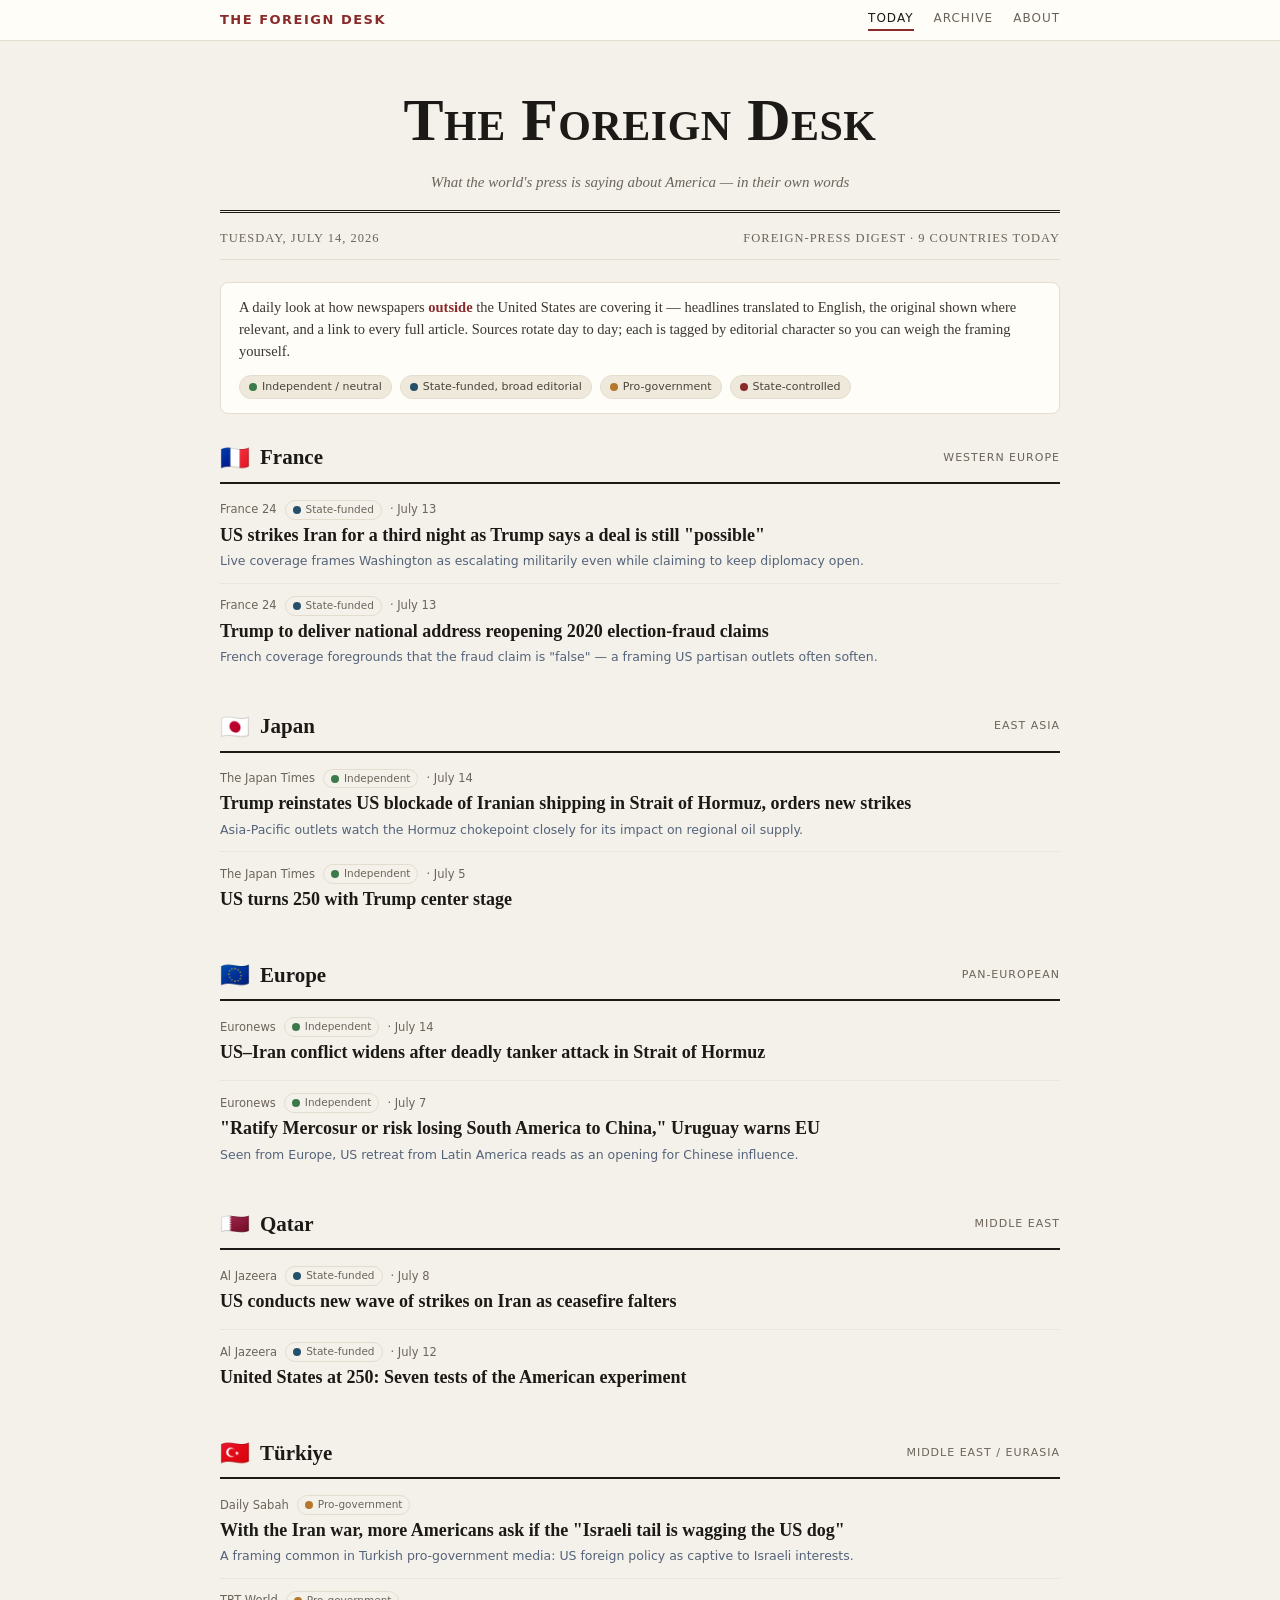
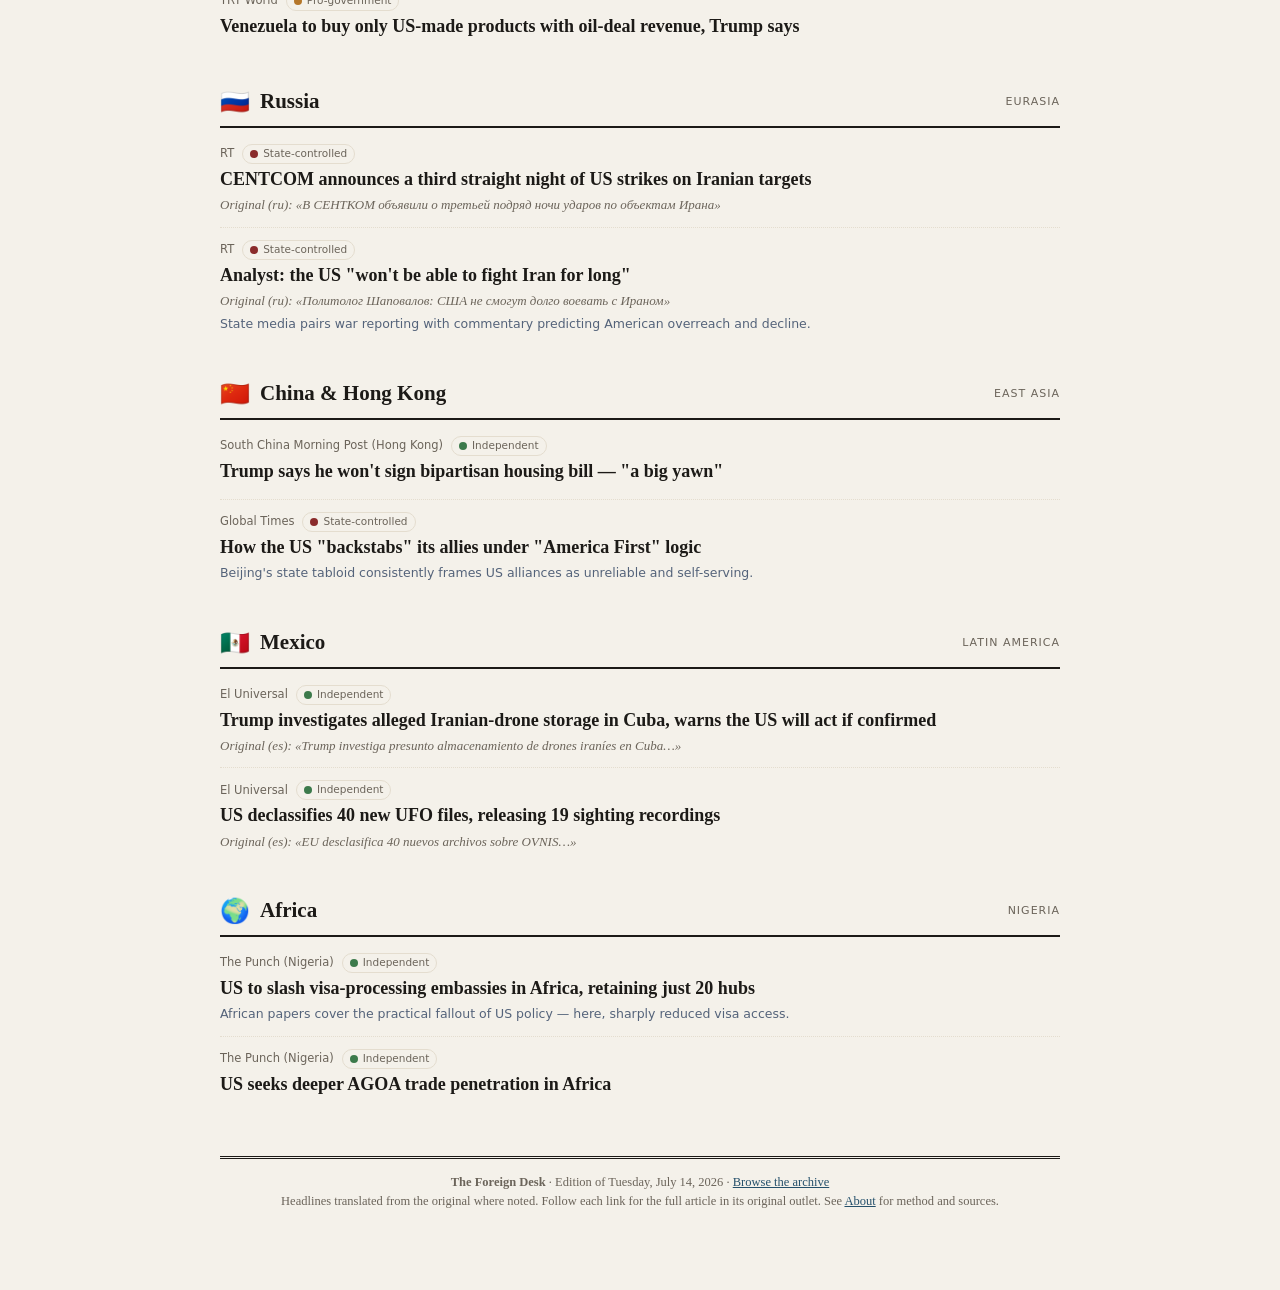
==== index.html @ c09fec73 "The Foreign Desk: data-driven builder + edition of 2026-07-14" ====
<!DOCTYPE html>
<html lang="en">
<head>
<meta charset="UTF-8">
<meta name="viewport" content="width=device-width, initial-scale=1.0">
<title>The Foreign Desk — What the world's press is saying about America</title>
<meta name="description" content="A daily digest of how newspapers outside the United States are covering it — headlines translated to English, with links to the originals.">
<link rel="stylesheet" href="style.css">
</head>
<body>
<div class="topbar"><div class="inner">
  <span class="brand">The Foreign Desk</span>
  <nav>
    <a href="index.html" class="active">Today</a>
    <a href="archive.html">Archive</a>
    <a href="about.html">About</a>
  </nav>
</div></div>

<div class="wrap">
  <header class="masthead">
    <h1>The Foreign Desk</h1>
    <div class="tag">What the world's press is saying about America — in their own words</div>
  </header>
  <div class="dateline">
    <span>Tuesday, July 14, 2026</span>
    <span>Foreign-press digest · 9 countries today</span>
  </div>

  <div class="intro">
    A daily look at how newspapers <b>outside</b> the United States are covering it — headlines translated to English, the original shown where relevant, and a link to every full article. Sources rotate day to day; each is tagged by editorial character so you can weigh the framing yourself.
    <div class="legend">
      <span class="lchip"><span class="dot n-neutral"></span>Independent / neutral</span>
      <span class="lchip"><span class="dot n-funded"></span>State-funded, broad editorial</span>
      <span class="lchip"><span class="dot n-progov"></span>Pro-government</span>
      <span class="lchip"><span class="dot n-state"></span>State-controlled</span>
    </div>
  </div>

  <section class="country">
    <h2><span class="flag">🇫🇷</span> France <span class="region">Western Europe</span></h2>
    <article class="item">
      <div class="src">France 24 <span class="lean n-funded"><span class="dot"></span>State-funded</span> · July 13</div>
      <h3><a href="https://www.france24.com/en/middle-east/20260713-middle-east-live-us-strikes-iran-for-third-night-as-trump-says-deal-still-possible" target="_blank" rel="noopener">US strikes Iran for a third night as Trump says a deal is still &quot;possible&quot;</a></h3>
      <div class="note">Live coverage frames Washington as escalating militarily even while claiming to keep diplomacy open.</div>
    </article>
    <article class="item">
      <div class="src">France 24 <span class="lean n-funded"><span class="dot"></span>State-funded</span> · July 13</div>
      <h3><a href="https://www.france24.com/en/americas/20260713-trump-says-to-deliver-speech-to-the-nation-thursday-as-iran-tensions-escalate" target="_blank" rel="noopener">Trump to deliver national address reopening 2020 election-fraud claims</a></h3>
      <div class="note">French coverage foregrounds that the fraud claim is &quot;false&quot; — a framing US partisan outlets often soften.</div>
    </article>
  </section>

  <section class="country">
    <h2><span class="flag">🇯🇵</span> Japan <span class="region">East Asia</span></h2>
    <article class="item">
      <div class="src">The Japan Times <span class="lean n-neutral"><span class="dot"></span>Independent</span> · July 14</div>
      <h3><a href="https://www.japantimes.co.jp/news/2026/07/14/world/politics/us-blockade-iran-shipping-strait-of-hormuz/" target="_blank" rel="noopener">Trump reinstates US blockade of Iranian shipping in Strait of Hormuz, orders new strikes</a></h3>
      <div class="note">Asia-Pacific outlets watch the Hormuz chokepoint closely for its impact on regional oil supply.</div>
    </article>
    <article class="item">
      <div class="src">The Japan Times <span class="lean n-neutral"><span class="dot"></span>Independent</span> · July 5</div>
      <h3><a href="https://www.japantimes.co.jp/news/2026/07/05/world/politics/us-250-trump-center-stage/" target="_blank" rel="noopener">US turns 250 with Trump center stage</a></h3>
    </article>
  </section>

  <section class="country">
    <h2><span class="flag">🇪🇺</span> Europe <span class="region">Pan-European</span></h2>
    <article class="item">
      <div class="src">Euronews <span class="lean n-neutral"><span class="dot"></span>Independent</span> · July 14</div>
      <h3><a href="https://www.euronews.com/2026/07/14/us-iran-conflict-widens-after-deadly-tanker-attack-in-strait-of-hormuz" target="_blank" rel="noopener">US–Iran conflict widens after deadly tanker attack in Strait of Hormuz</a></h3>
    </article>
    <article class="item">
      <div class="src">Euronews <span class="lean n-neutral"><span class="dot"></span>Independent</span> · July 7</div>
      <h3><a href="https://www.euronews.com/my-europe/2026/07/07/ratify-mercosur-or-risk-losing-south-america-to-china-uruguay-warns-eu" target="_blank" rel="noopener">&quot;Ratify Mercosur or risk losing South America to China,&quot; Uruguay warns EU</a></h3>
      <div class="note">Seen from Europe, US retreat from Latin America reads as an opening for Chinese influence.</div>
    </article>
  </section>

  <section class="country">
    <h2><span class="flag">🇶🇦</span> Qatar <span class="region">Middle East</span></h2>
    <article class="item">
      <div class="src">Al Jazeera <span class="lean n-funded"><span class="dot"></span>State-funded</span> · July 8</div>
      <h3><a href="https://www.aljazeera.com/news/2026/7/8/us-says-conducting-new-wave-of-strikes-on-iran-as-ceasefire-falters-2" target="_blank" rel="noopener">US conducts new wave of strikes on Iran as ceasefire falters</a></h3>
    </article>
    <article class="item">
      <div class="src">Al Jazeera <span class="lean n-funded"><span class="dot"></span>State-funded</span> · July 12</div>
      <h3><a href="https://www.aljazeera.com/video/featured-documentaries/2026/7/12/united-states-at-250-seven-tests-of-the-american-experiment" target="_blank" rel="noopener">United States at 250: Seven tests of the American experiment</a></h3>
    </article>
  </section>

  <section class="country">
    <h2><span class="flag">🇹🇷</span> Türkiye <span class="region">Middle East / Eurasia</span></h2>
    <article class="item">
      <div class="src">Daily Sabah <span class="lean n-progov"><span class="dot"></span>Pro-government</span></div>
      <h3><a href="https://www.dailysabah.com/world/americas/with-iran-war-more-americans-ask-if-israeli-tail-wagging-us-dog" target="_blank" rel="noopener">With the Iran war, more Americans ask if the &quot;Israeli tail is wagging the US dog&quot;</a></h3>
      <div class="note">A framing common in Turkish pro-government media: US foreign policy as captive to Israeli interests.</div>
    </article>
    <article class="item">
      <div class="src">TRT World <span class="lean n-progov"><span class="dot"></span>Pro-government</span></div>
      <h3><a href="https://www.trtworld.com/article/809a2b2515a2" target="_blank" rel="noopener">Venezuela to buy only US-made products with oil-deal revenue, Trump says</a></h3>
    </article>
  </section>

  <section class="country">
    <h2><span class="flag">🇷🇺</span> Russia <span class="region">Eurasia</span></h2>
    <article class="item">
      <div class="src">RT <span class="lean n-state"><span class="dot"></span>State-controlled</span></div>
      <h3><a href="https://russian.rt.com/world/news/1656471-ssha-iran-udary" target="_blank" rel="noopener">CENTCOM announces a third straight night of US strikes on Iranian targets</a></h3>
      <div class="orig">Original (ru): «В СЕНТКОМ объявили о третьей подряд ночи ударов по объектам Ирана»</div>
    </article>
    <article class="item">
      <div class="src">RT <span class="lean n-state"><span class="dot"></span>State-controlled</span></div>
      <h3><a href="https://russian.rt.com/world/news/1656443-ekspert-ssha-iran" target="_blank" rel="noopener">Analyst: the US &quot;won&#x27;t be able to fight Iran for long&quot;</a></h3>
      <div class="orig">Original (ru): «Политолог Шаповалов: США не смогут долго воевать с Ираном»</div>
      <div class="note">State media pairs war reporting with commentary predicting American overreach and decline.</div>
    </article>
  </section>

  <section class="country">
    <h2><span class="flag">🇨🇳</span> China &amp; Hong Kong <span class="region">East Asia</span></h2>
    <article class="item">
      <div class="src">South China Morning Post (Hong Kong) <span class="lean n-neutral"><span class="dot"></span>Independent</span></div>
      <h3><a href="https://www.scmp.com/news/world/united-states-canada/article/3360179/trump-says-he-will-not-sign-bipartisan-housing-bill-big-yawn" target="_blank" rel="noopener">Trump says he won&#x27;t sign bipartisan housing bill — &quot;a big yawn&quot;</a></h3>
    </article>
    <article class="item">
      <div class="src">Global Times <span class="lean n-state"><span class="dot"></span>State-controlled</span></div>
      <h3><a href="https://www.globaltimes.cn/page/202503/1330914.shtml" target="_blank" rel="noopener">How the US &quot;backstabs&quot; its allies under &quot;America First&quot; logic</a></h3>
      <div class="note">Beijing&#x27;s state tabloid consistently frames US alliances as unreliable and self-serving.</div>
    </article>
  </section>

  <section class="country">
    <h2><span class="flag">🇲🇽</span> Mexico <span class="region">Latin America</span></h2>
    <article class="item">
      <div class="src">El Universal <span class="lean n-neutral"><span class="dot"></span>Independent</span></div>
      <h3><a href="https://www.eluniversal.com.mx/mundo/trump-investiga-presunto-almacenamiento-de-drones-iranies-en-cuba-advierte-que-eu-actuara-si-lo-confirma/" target="_blank" rel="noopener">Trump investigates alleged Iranian-drone storage in Cuba, warns the US will act if confirmed</a></h3>
      <div class="orig">Original (es): «Trump investiga presunto almacenamiento de drones iraníes en Cuba…»</div>
    </article>
    <article class="item">
      <div class="src">El Universal <span class="lean n-neutral"><span class="dot"></span>Independent</span></div>
      <h3><a href="https://www.eluniversal.com.mx/mundo/eu-desclasifica-40-nuevos-archivos-sobre-ovnis-revelan-19-videos-de-avistamientos/" target="_blank" rel="noopener">US declassifies 40 new UFO files, releasing 19 sighting recordings</a></h3>
      <div class="orig">Original (es): «EU desclasifica 40 nuevos archivos sobre OVNIS…»</div>
    </article>
  </section>

  <section class="country">
    <h2><span class="flag">🌍</span> Africa <span class="region">Nigeria</span></h2>
    <article class="item">
      <div class="src">The Punch (Nigeria) <span class="lean n-neutral"><span class="dot"></span>Independent</span></div>
      <h3><a href="https://punchng.com/full-list-us-to-slash-visa-processing-embassies-in-africa-retain-20-hubs/" target="_blank" rel="noopener">US to slash visa-processing embassies in Africa, retaining just 20 hubs</a></h3>
      <div class="note">African papers cover the practical fallout of US policy — here, sharply reduced visa access.</div>
    </article>
    <article class="item">
      <div class="src">The Punch (Nigeria) <span class="lean n-neutral"><span class="dot"></span>Independent</span></div>
      <h3><a href="https://punchng.com/us-seeks-agoa-penetration-in-africa/" target="_blank" rel="noopener">US seeks deeper AGOA trade penetration in Africa</a></h3>
    </article>
  </section>

  <footer>
    <b>The Foreign Desk</b> · Edition of Tuesday, July 14, 2026 · <a href="archive.html">Browse the archive</a><br>
    Headlines translated from the original where noted. Follow each link for the full article in its original outlet. See <a href="about.html">About</a> for method and sources.
  </footer>
</div>
</body>
</html>
---- style.css ----
:root{
  --bg:#f4f1ea; --card:#fffdf8; --ink:#1c1a17; --muted:#6b645a;
  --line:#e4ddcf; --accent:#8a2b2b; --accent2:#25506b; --chip:#efe9dc;
}
*{box-sizing:border-box}
body{
  margin:0; background:var(--bg); color:var(--ink);
  font-family:Georgia,"Times New Roman",serif; line-height:1.5;
  -webkit-font-smoothing:antialiased;
}
a{color:inherit}
.wrap{max-width:880px; margin:0 auto; padding:0 20px 80px;}

/* Top nav */
.topbar{border-bottom:1px solid var(--line); background:var(--card);}
.topbar .inner{max-width:880px; margin:0 auto; padding:9px 20px; display:flex; align-items:center; gap:18px; font-family:system-ui,sans-serif; font-size:13px; letter-spacing:.5px;}
.topbar .brand{font-weight:700; text-transform:uppercase; letter-spacing:1.5px; color:var(--accent);}
.topbar nav{margin-left:auto; display:flex; gap:20px;}
.topbar nav a{text-decoration:none; color:var(--muted); text-transform:uppercase; font-size:12px; letter-spacing:1px;}
.topbar nav a:hover,.topbar nav a.active{color:var(--ink); border-bottom:2px solid var(--accent); padding-bottom:2px;}

/* Masthead */
header.masthead{text-align:center; border-bottom:3px double var(--ink); padding:34px 0 16px; margin-bottom:8px;}
.masthead h1{font-size:clamp(34px,7vw,60px); margin:0; letter-spacing:.5px; font-variant:small-caps; font-weight:700;}
.masthead .tag{color:var(--muted); font-style:italic; margin-top:6px; font-size:15px;}
.dateline{display:flex; justify-content:space-between; flex-wrap:wrap; gap:8px; font-size:12.5px; letter-spacing:1px; text-transform:uppercase; color:var(--muted); border-bottom:1px solid var(--line); padding:8px 0 12px; margin-bottom:22px;}

.intro{background:var(--card); border:1px solid var(--line); border-radius:8px; padding:14px 18px; font-size:14.5px; color:#3a352e; margin-bottom:26px;}
.intro b{color:var(--accent);}
.legend{display:flex; flex-wrap:wrap; gap:8px; margin-top:12px;}
.lchip{font-family:system-ui,sans-serif; font-size:11px; padding:3px 9px; border-radius:999px; background:var(--chip); color:#4a443b; border:1px solid var(--line);}
.lchip .dot,.lean .dot{display:inline-block;width:8px;height:8px;border-radius:50%;margin-right:5px;vertical-align:middle;}

.country{margin:0 0 30px;}
.country h2{display:flex; align-items:center; gap:10px; font-size:21px; margin:0 0 4px; border-bottom:2px solid var(--ink); padding-bottom:6px;}
.country h2 .flag{font-size:24px;}
.country h2 .region{margin-left:auto; font-family:system-ui,sans-serif; font-size:11px; letter-spacing:1px; text-transform:uppercase; color:var(--muted); font-weight:400;}
article.item{padding:12px 0; border-bottom:1px dotted var(--line);}
article.item:last-child{border-bottom:none;}
.item .src{font-family:system-ui,sans-serif; font-size:11.5px; color:var(--muted); display:flex; align-items:center; gap:8px; flex-wrap:wrap; margin-bottom:3px;}
.lean{font-family:system-ui,sans-serif; font-size:10.5px; padding:1px 7px; border-radius:999px; border:1px solid var(--line);}
.item h3{margin:2px 0 4px; font-size:18px; line-height:1.35; font-weight:600;}
.item h3 a{text-decoration:none; background-image:linear-gradient(var(--accent),var(--accent)); background-size:0 1.5px; background-repeat:no-repeat; background-position:0 100%; transition:background-size .2s;}
.item h3 a:hover{background-size:100% 1.5px; color:var(--accent);}
.item .orig{font-size:13px; color:var(--muted); font-style:italic;}
.item .note{font-family:system-ui,sans-serif; font-size:12.5px; color:#54637a; margin-top:5px;}

/* Archive list */
.arch-list{list-style:none; padding:0; margin:0;}
.arch-list li{border-bottom:1px solid var(--line); padding:14px 2px;}
.arch-list a{font-size:19px; text-decoration:none; font-weight:600;}
.arch-list a:hover{color:var(--accent);}
.arch-list .meta{font-family:system-ui,sans-serif; font-size:12.5px; color:var(--muted); margin-top:3px;}

/* About */
.prose{font-size:15.5px; color:#33302a;}
.prose h2{font-size:22px; border-bottom:2px solid var(--ink); padding-bottom:6px; margin-top:34px;}
.prose p{margin:12px 0;}
.pool{columns:2; column-gap:28px; font-family:system-ui,sans-serif; font-size:13.5px; color:#3a352e;}
.pool div{break-inside:avoid; margin-bottom:6px;}
@media(max-width:560px){.pool{columns:1;}}

footer{margin-top:44px; border-top:3px double var(--ink); padding-top:14px; font-size:12.5px; color:var(--muted); text-align:center;}
footer a{color:var(--accent2);}

/* leaning colors */
.n-neutral{--c:#3c7a4b} .n-state{--c:#8a2b2b} .n-progov{--c:#b5772a} .n-funded{--c:#25506b}
.dot{background:var(--c,#999)}
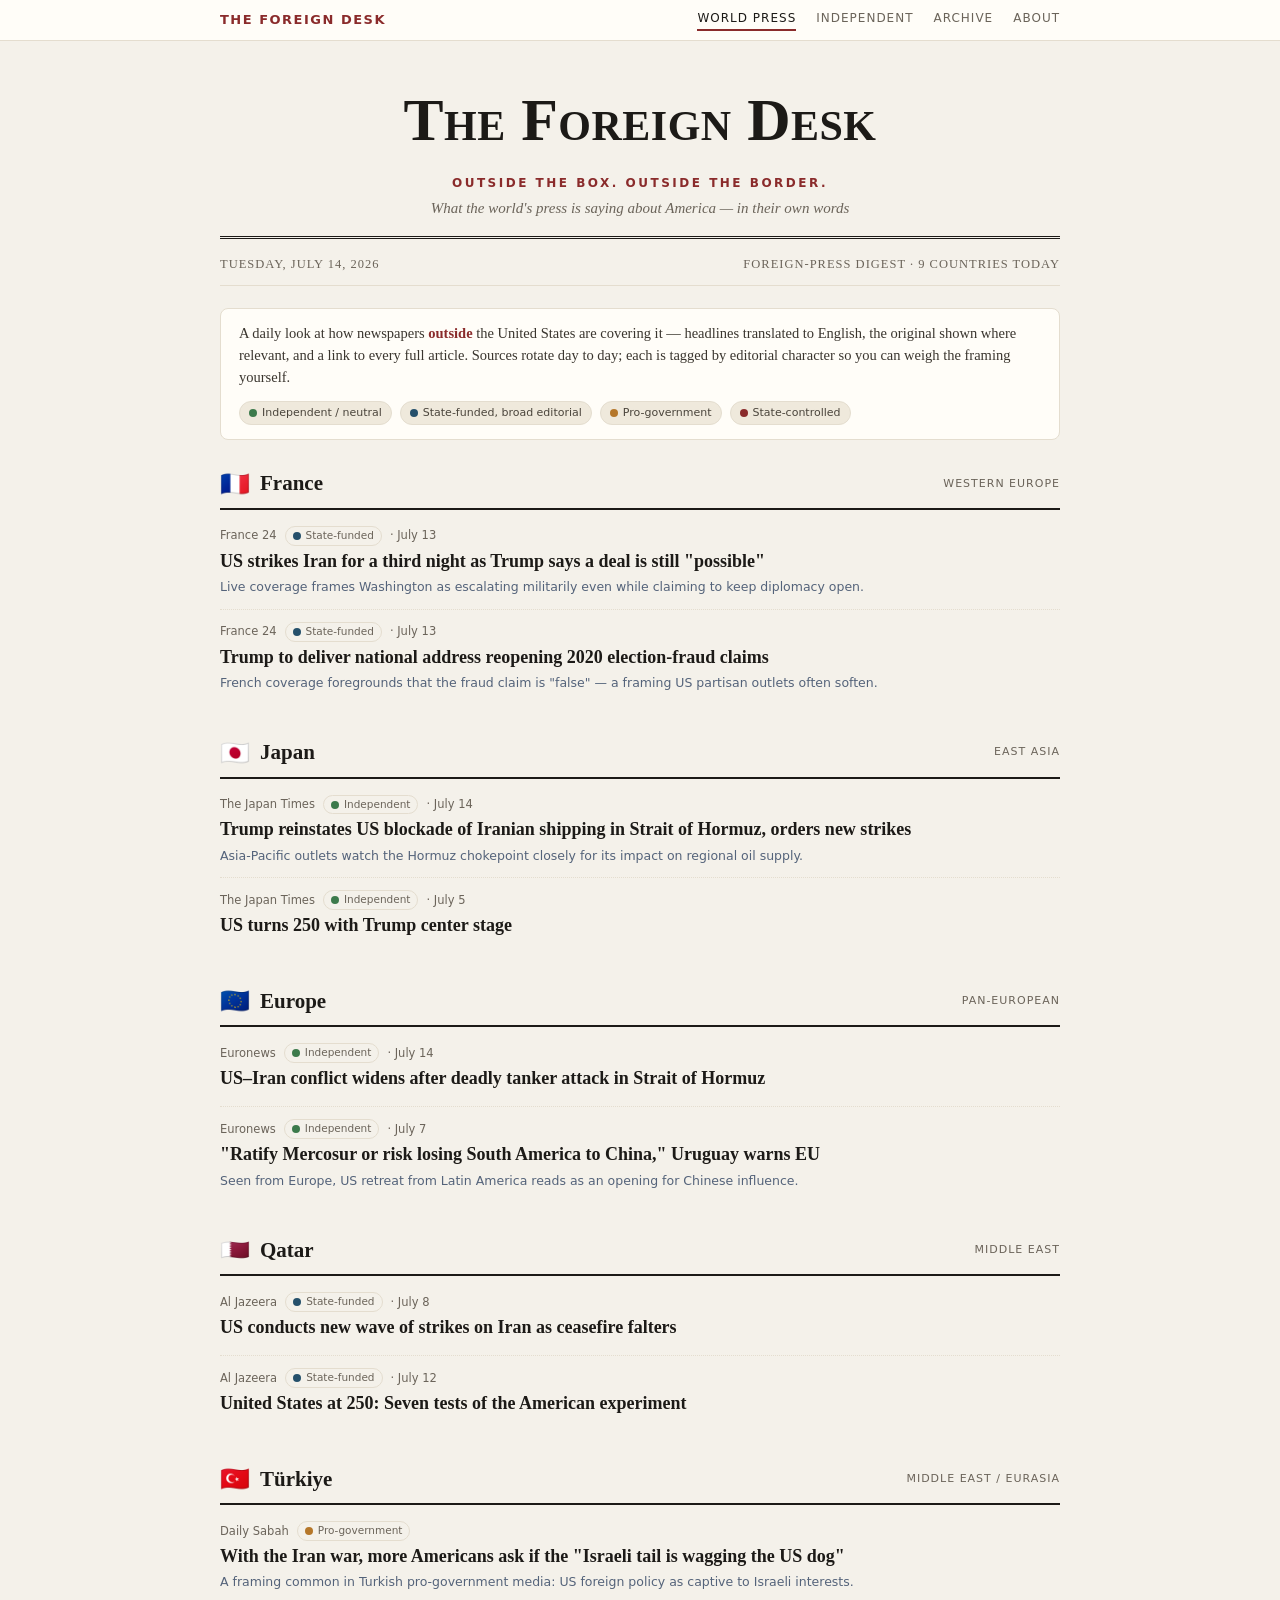
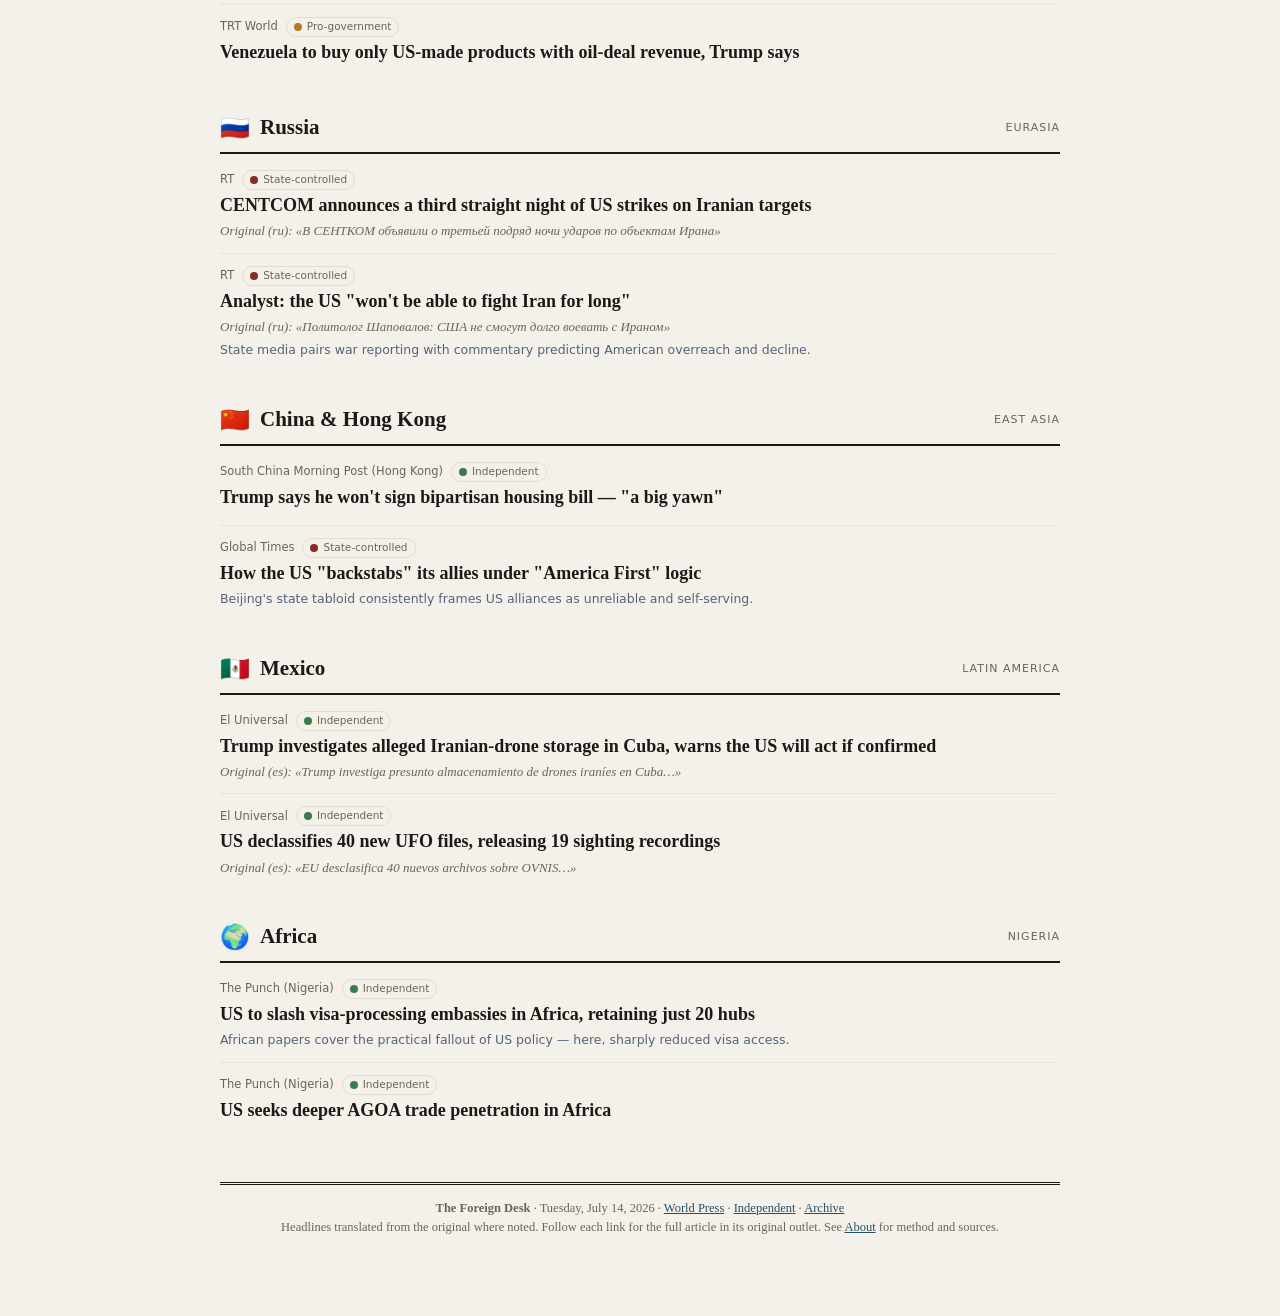
==== commit a1ceb9a3: "Add Independent page (5 viewpoint clusters incl. in-exile), nameplate motto, nav update" ====
--- a/index.html
+++ b/index.html
@@ -11,7 +11,8 @@
 <div class="topbar"><div class="inner">
   <span class="brand">The Foreign Desk</span>
   <nav>
-    <a href="index.html" class="active">Today</a>
+    <a href="index.html" class="active">World Press</a>
+    <a href="independent.html">Independent</a>
     <a href="archive.html">Archive</a>
     <a href="about.html">About</a>
   </nav>
@@ -20,6 +21,7 @@
 <div class="wrap">
   <header class="masthead">
     <h1>The Foreign Desk</h1>
+    <div class="motto">Outside the box. Outside the border.</div>
     <div class="tag">What the world's press is saying about America — in their own words</div>
   </header>
   <div class="dateline">
@@ -158,7 +160,7 @@
   </section>
 
   <footer>
-    <b>The Foreign Desk</b> · Edition of Tuesday, July 14, 2026 · <a href="archive.html">Browse the archive</a><br>
+    <b>The Foreign Desk</b> · Tuesday, July 14, 2026 · <a href="index.html">World Press</a> · <a href="independent.html">Independent</a> · <a href="archive.html">Archive</a><br>
     Headlines translated from the original where noted. Follow each link for the full article in its original outlet. See <a href="about.html">About</a> for method and sources.
   </footer>
 </div>
--- a/style.css
+++ b/style.css
@@ -66,3 +66,11 @@
 /* leaning colors */
 .n-neutral{--c:#3c7a4b} .n-state{--c:#8a2b2b} .n-progov{--c:#b5772a} .n-funded{--c:#25506b}
 .dot{background:var(--c,#999)}
+
+/* independent-page orientation tags */
+.n-invest{--c:#0f7b6c} .n-left{--c:#b5443a} .n-libert{--c:#c69214}
+.n-cright{--c:#3b5ba5} .n-hetero{--c:#7a5ea8} .n-indie{--c:#3c7a4b}
+.n-exile{--c:#a85b2a} .n-analysis{--c:#5a6270}
+
+.masthead .motto{font-family:system-ui,sans-serif; font-size:12px; letter-spacing:2.5px; text-transform:uppercase; color:var(--accent); font-weight:600; margin-top:9px;}
+.masthead .motto + .tag{margin-top:5px;}
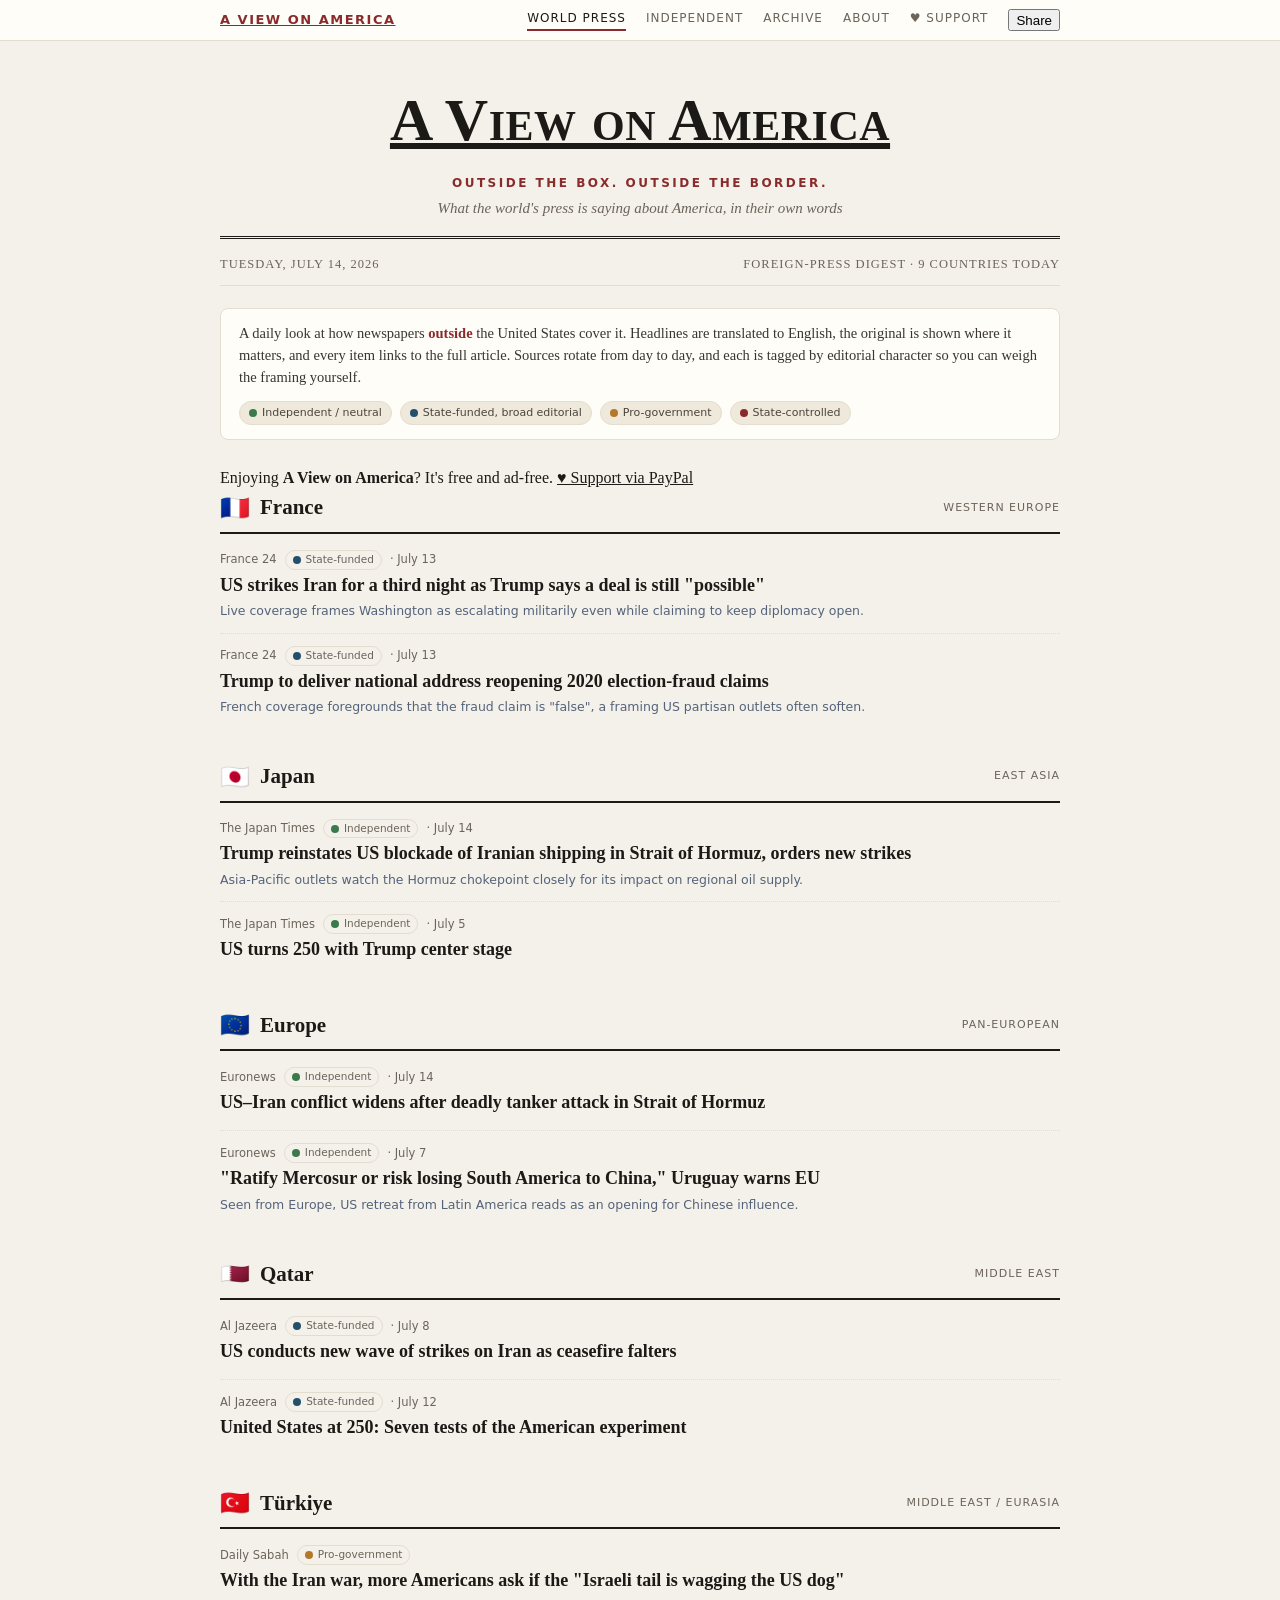
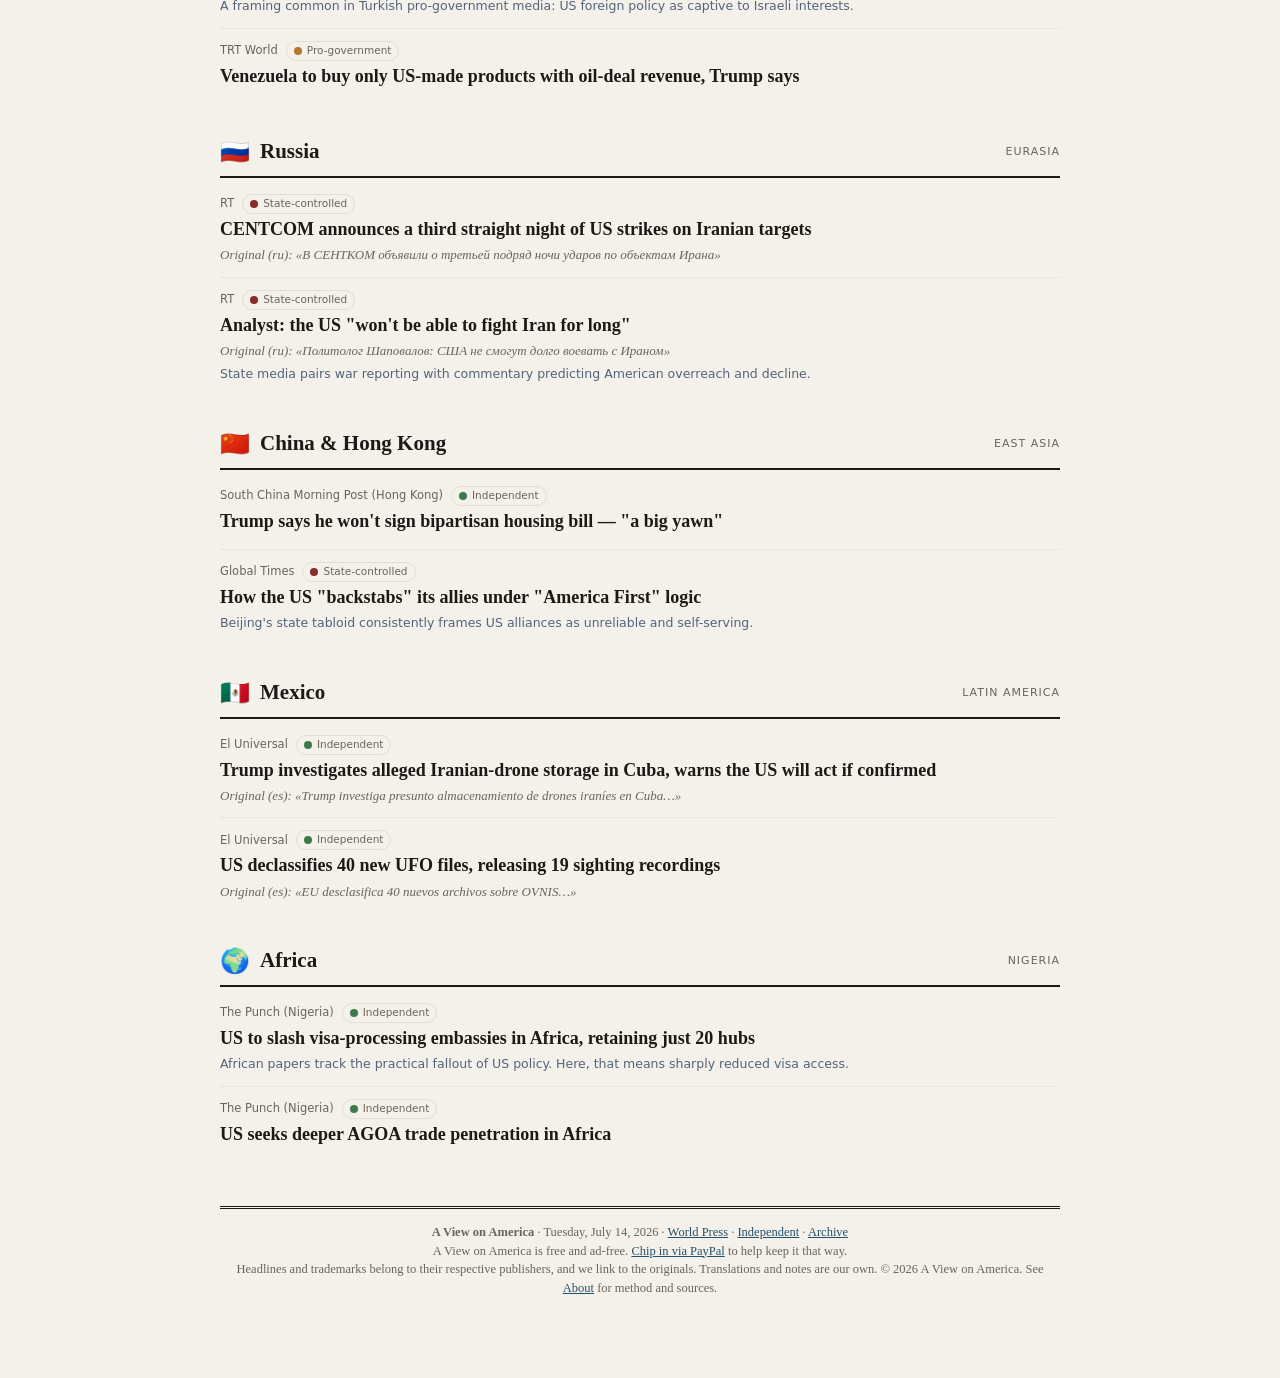
==== commit 4a24e495: "Rebrand to A View on America" ====
--- a/index.html
+++ b/index.html
@@ -3,26 +3,28 @@
 <head>
 <meta charset="UTF-8">
 <meta name="viewport" content="width=device-width, initial-scale=1.0">
-<title>The Foreign Desk — What the world's press is saying about America</title>
-<meta name="description" content="A daily digest of how newspapers outside the United States are covering it — headlines translated to English, with links to the originals.">
+<title>A View on America · What the world's press is saying about America</title>
+<meta name="description" content="A daily digest of how newspapers outside the United States are covering it. Headlines translated to English, with links to the originals.">
 <link rel="stylesheet" href="style.css">
 </head>
 <body>
 <div class="topbar"><div class="inner">
-  <span class="brand">The Foreign Desk</span>
+  <a class="brand" href="./">A View on America</a>
   <nav>
-    <a href="index.html" class="active">World Press</a>
+    <a href="./" class="active">World Press</a>
     <a href="independent.html">Independent</a>
     <a href="archive.html">Archive</a>
     <a href="about.html">About</a>
+    <a class="support" href="https://paypal.me/McCracken365" target="_blank" rel="noopener">♥ Support</a>
+    <button class="sharebtn" type="button" onclick="shareSite()">Share</button>
   </nav>
 </div></div>
 
 <div class="wrap">
   <header class="masthead">
-    <h1>The Foreign Desk</h1>
+    <h1><a href="./">A View on America</a></h1>
     <div class="motto">Outside the box. Outside the border.</div>
-    <div class="tag">What the world's press is saying about America — in their own words</div>
+    <div class="tag">What the world's press is saying about America, in their own words</div>
   </header>
   <div class="dateline">
     <span>Tuesday, July 14, 2026</span>
@@ -30,7 +32,7 @@
   </div>
 
   <div class="intro">
-    A daily look at how newspapers <b>outside</b> the United States are covering it — headlines translated to English, the original shown where relevant, and a link to every full article. Sources rotate day to day; each is tagged by editorial character so you can weigh the framing yourself.
+    A daily look at how newspapers <b>outside</b> the United States cover it. Headlines are translated to English, the original is shown where it matters, and every item links to the full article. Sources rotate from day to day, and each is tagged by editorial character so you can weigh the framing yourself.
     <div class="legend">
       <span class="lchip"><span class="dot n-neutral"></span>Independent / neutral</span>
       <span class="lchip"><span class="dot n-funded"></span>State-funded, broad editorial</span>
@@ -38,6 +40,12 @@
       <span class="lchip"><span class="dot n-state"></span>State-controlled</span>
     </div>
   </div>
+
+  <div class="supportbox">
+    <span>Enjoying <b>A View on America</b>? It's free and ad-free.</span>
+    <a class="btn" href="https://paypal.me/McCracken365" target="_blank" rel="noopener">♥ Support via PayPal</a>
+  </div>
+
 
   <section class="country">
     <h2><span class="flag">🇫🇷</span> France <span class="region">Western Europe</span></h2>
@@ -49,7 +57,7 @@
     <article class="item">
       <div class="src">France 24 <span class="lean n-funded"><span class="dot"></span>State-funded</span> · July 13</div>
       <h3><a href="https://www.france24.com/en/americas/20260713-trump-says-to-deliver-speech-to-the-nation-thursday-as-iran-tensions-escalate" target="_blank" rel="noopener">Trump to deliver national address reopening 2020 election-fraud claims</a></h3>
-      <div class="note">French coverage foregrounds that the fraud claim is &quot;false&quot; — a framing US partisan outlets often soften.</div>
+      <div class="note">French coverage foregrounds that the fraud claim is &quot;false&quot;, a framing US partisan outlets often soften.</div>
     </article>
   </section>
 
@@ -151,7 +159,7 @@
     <article class="item">
       <div class="src">The Punch (Nigeria) <span class="lean n-neutral"><span class="dot"></span>Independent</span></div>
       <h3><a href="https://punchng.com/full-list-us-to-slash-visa-processing-embassies-in-africa-retain-20-hubs/" target="_blank" rel="noopener">US to slash visa-processing embassies in Africa, retaining just 20 hubs</a></h3>
-      <div class="note">African papers cover the practical fallout of US policy — here, sharply reduced visa access.</div>
+      <div class="note">African papers track the practical fallout of US policy. Here, that means sharply reduced visa access.</div>
     </article>
     <article class="item">
       <div class="src">The Punch (Nigeria) <span class="lean n-neutral"><span class="dot"></span>Independent</span></div>
@@ -160,9 +168,20 @@
   </section>
 
   <footer>
-    <b>The Foreign Desk</b> · Tuesday, July 14, 2026 · <a href="index.html">World Press</a> · <a href="independent.html">Independent</a> · <a href="archive.html">Archive</a><br>
-    Headlines translated from the original where noted. Follow each link for the full article in its original outlet. See <a href="about.html">About</a> for method and sources.
+    <b>A View on America</b> · Tuesday, July 14, 2026 · <a href="./">World Press</a> · <a href="independent.html">Independent</a> · <a href="archive.html">Archive</a><br>
+    <span class="support-line">A View on America is free and ad-free. <a href="https://paypal.me/McCracken365" target="_blank" rel="noopener">Chip in via PayPal</a> to help keep it that way.</span><br>
+    Headlines and trademarks belong to their respective publishers, and we link to the originals. Translations and notes are our own. © 2026 A View on America. See <a href="about.html">About</a> for method and sources.
   </footer>
 </div>
+<script>
+function shareSite(){
+  var url = new URL('./', location.href).href;
+  var data = {title:"A View on America", text:"What the world's press is saying about America", url:url};
+  if(navigator.share){ navigator.share(data).catch(function(){}); }
+  else if(navigator.clipboard){ navigator.clipboard.writeText(url).then(flash); }
+  else { window.prompt("Copy this link:", url); }
+}
+function flash(){ var b=document.querySelector(".sharebtn"); if(!b) return; var t=b.textContent; b.textContent="Link copied!"; setTimeout(function(){ b.textContent=t; }, 1500); }
+</script>
 </body>
 </html>
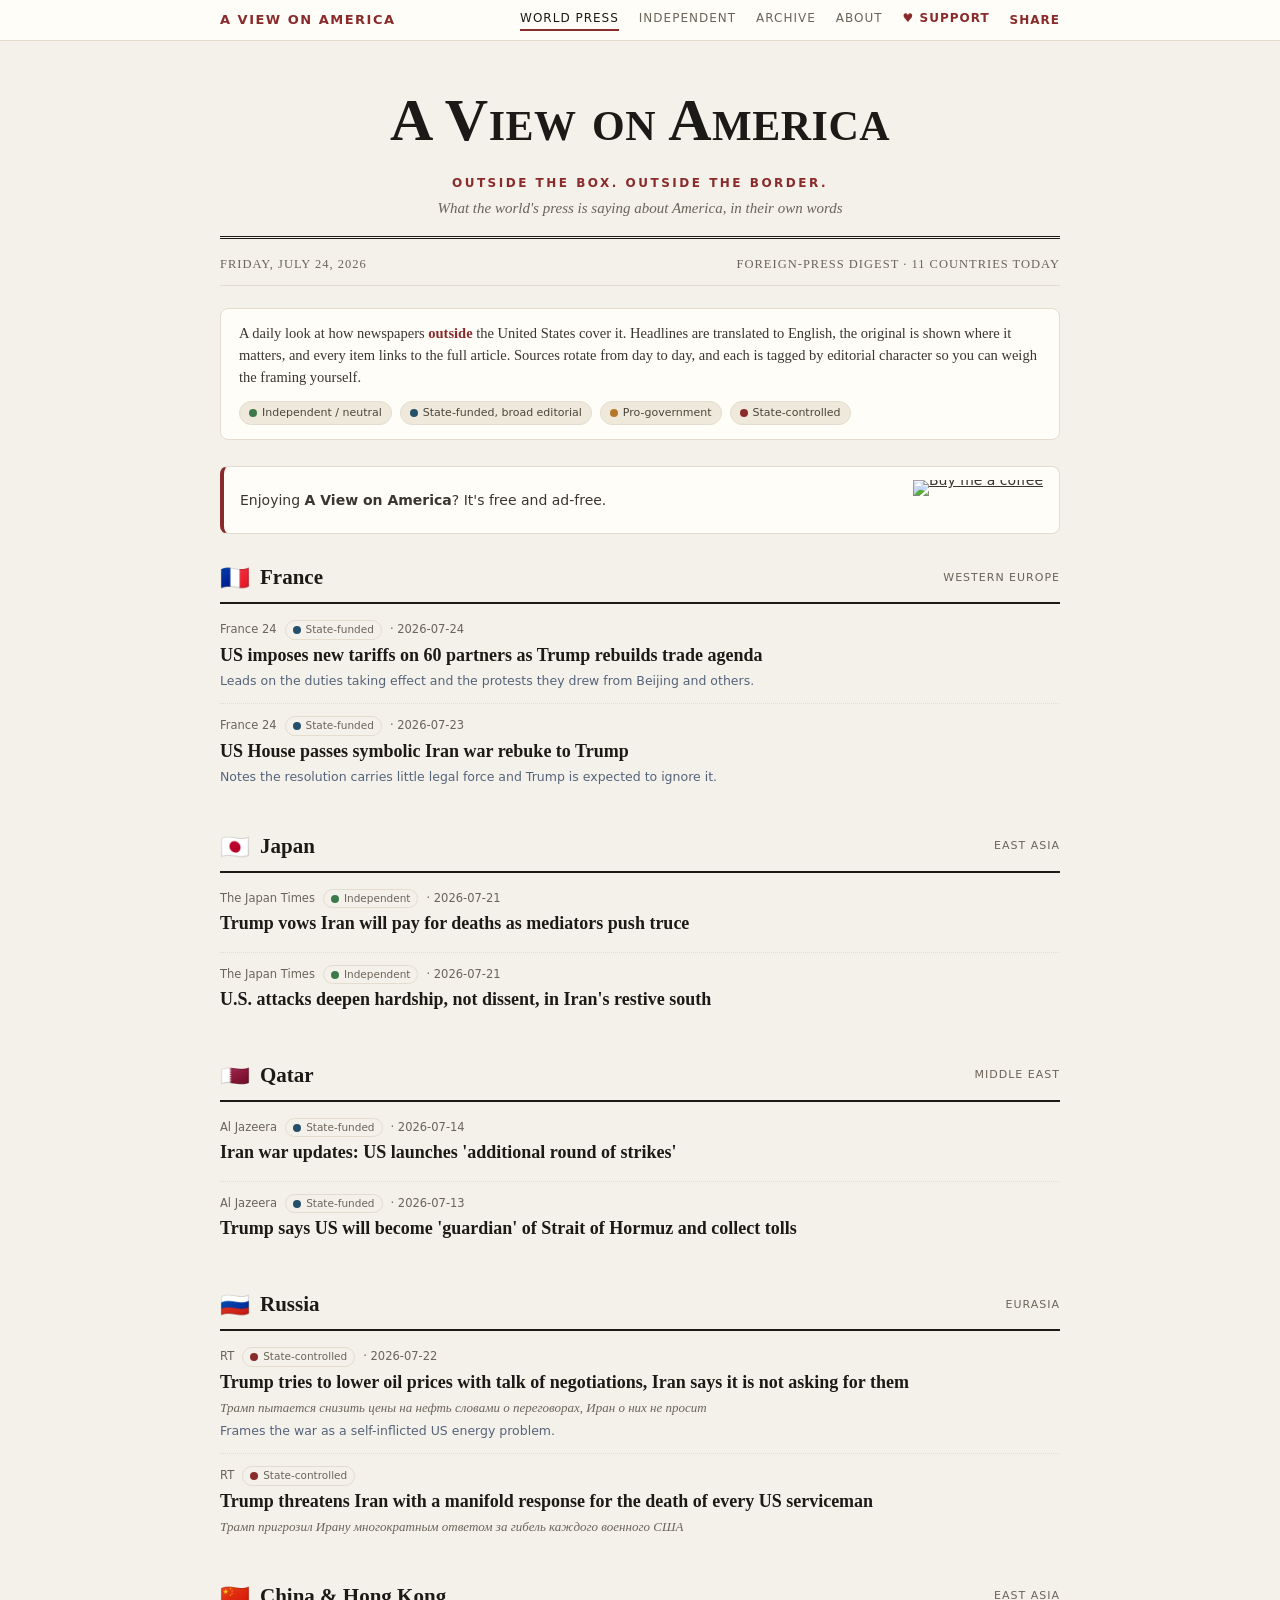
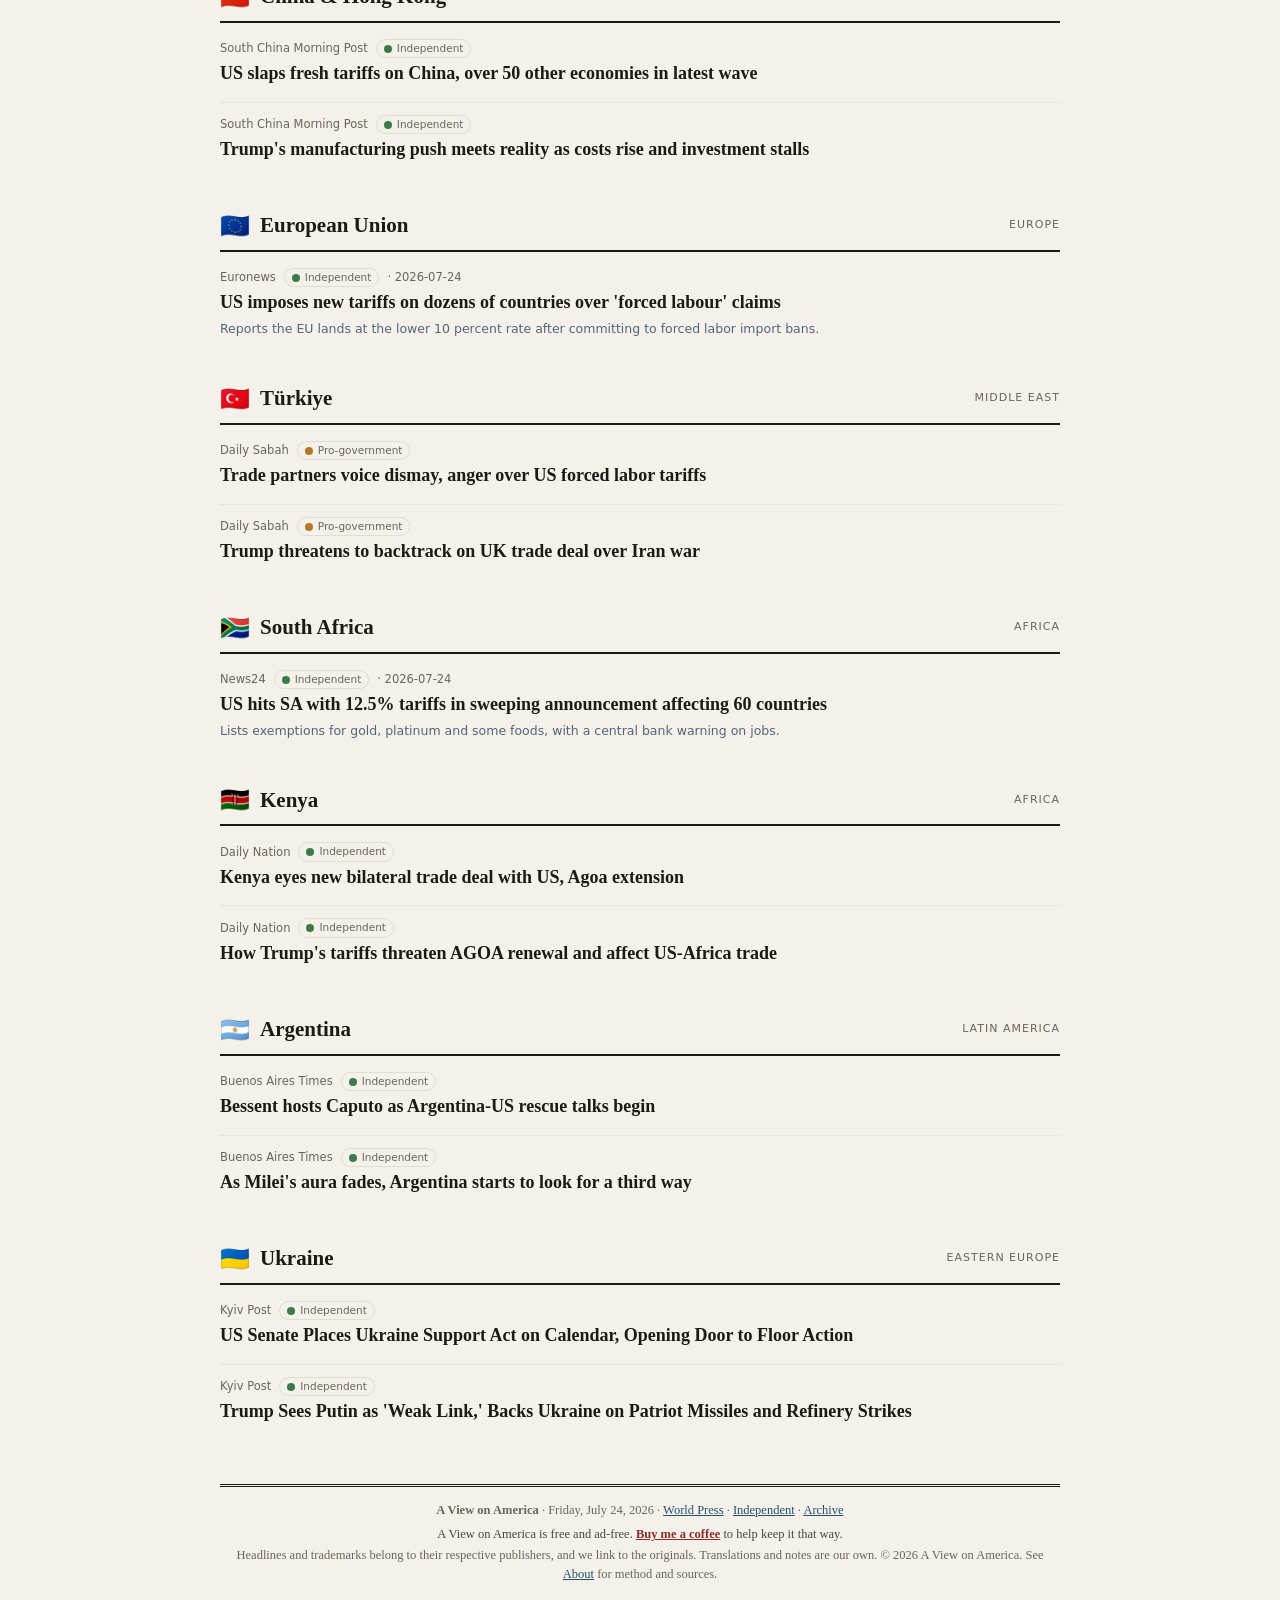
==== commit 4243c5c3: "Swap PayPal for Buy Me a Coffee button" ====
--- a/index.html
+++ b/index.html
@@ -15,7 +15,7 @@
     <a href="independent.html">Independent</a>
     <a href="archive.html">Archive</a>
     <a href="about.html">About</a>
-    <a class="support" href="https://paypal.me/McCracken365" target="_blank" rel="noopener">♥ Support</a>
+    <a class="support" href="https://www.buymeacoffee.com/mccrackenlabs" target="_blank" rel="noopener">♥ Support</a>
     <button class="sharebtn" type="button" onclick="shareSite()">Share</button>
   </nav>
 </div></div>
@@ -27,8 +27,8 @@
     <div class="tag">What the world's press is saying about America, in their own words</div>
   </header>
   <div class="dateline">
-    <span>Tuesday, July 14, 2026</span>
-    <span>Foreign-press digest · 9 countries today</span>
+    <span>Friday, July 24, 2026</span>
+    <span>Foreign-press digest · 11 countries today</span>
   </div>
 
   <div class="intro">
@@ -43,133 +43,144 @@
 
   <div class="supportbox">
     <span>Enjoying <b>A View on America</b>? It's free and ad-free.</span>
-    <a class="btn" href="https://paypal.me/McCracken365" target="_blank" rel="noopener">♥ Support via PayPal</a>
+    <a class="btn-bmc" href="https://www.buymeacoffee.com/mccrackenlabs" target="_blank" rel="noopener"><img src="https://img.buymeacoffee.com/button-api/?text=Buy me a Mercedes..or coffee&emoji=&slug=mccrackenlabs&button_colour=242323&font_colour=ffffff&font_family=Arial&outline_colour=ffffff&coffee_colour=FFDD00" alt="Buy me a coffee" /></a>
   </div>
 
 
   <section class="country">
     <h2><span class="flag">🇫🇷</span> France <span class="region">Western Europe</span></h2>
     <article class="item">
-      <div class="src">France 24 <span class="lean n-funded"><span class="dot"></span>State-funded</span> · July 13</div>
-      <h3><a href="https://www.france24.com/en/middle-east/20260713-middle-east-live-us-strikes-iran-for-third-night-as-trump-says-deal-still-possible" target="_blank" rel="noopener">US strikes Iran for a third night as Trump says a deal is still &quot;possible&quot;</a></h3>
-      <div class="note">Live coverage frames Washington as escalating militarily even while claiming to keep diplomacy open.</div>
+      <div class="src">France 24 <span class="lean n-funded"><span class="dot"></span>State-funded</span> · 2026-07-24</div>
+      <h3><a href="https://www.france24.com/en/live-news/20260724-us-imposes-new-tariffs-on-60-partners-as-trump-rebuilds-trade-agenda" target="_blank" rel="noopener">US imposes new tariffs on 60 partners as Trump rebuilds trade agenda</a></h3>
+      <div class="note">Leads on the duties taking effect and the protests they drew from Beijing and others.</div>
     </article>
     <article class="item">
-      <div class="src">France 24 <span class="lean n-funded"><span class="dot"></span>State-funded</span> · July 13</div>
-      <h3><a href="https://www.france24.com/en/americas/20260713-trump-says-to-deliver-speech-to-the-nation-thursday-as-iran-tensions-escalate" target="_blank" rel="noopener">Trump to deliver national address reopening 2020 election-fraud claims</a></h3>
-      <div class="note">French coverage foregrounds that the fraud claim is &quot;false&quot;, a framing US partisan outlets often soften.</div>
+      <div class="src">France 24 <span class="lean n-funded"><span class="dot"></span>State-funded</span> · 2026-07-23</div>
+      <h3><a href="https://www.france24.com/en/live-news/20260723-us-house-passes-symbolic-iran-war-rebuke-to-trump" target="_blank" rel="noopener">US House passes symbolic Iran war rebuke to Trump</a></h3>
+      <div class="note">Notes the resolution carries little legal force and Trump is expected to ignore it.</div>
     </article>
   </section>
 
   <section class="country">
     <h2><span class="flag">🇯🇵</span> Japan <span class="region">East Asia</span></h2>
     <article class="item">
-      <div class="src">The Japan Times <span class="lean n-neutral"><span class="dot"></span>Independent</span> · July 14</div>
-      <h3><a href="https://www.japantimes.co.jp/news/2026/07/14/world/politics/us-blockade-iran-shipping-strait-of-hormuz/" target="_blank" rel="noopener">Trump reinstates US blockade of Iranian shipping in Strait of Hormuz, orders new strikes</a></h3>
-      <div class="note">Asia-Pacific outlets watch the Hormuz chokepoint closely for its impact on regional oil supply.</div>
+      <div class="src">The Japan Times <span class="lean n-neutral"><span class="dot"></span>Independent</span> · 2026-07-21</div>
+      <h3><a href="https://www.japantimes.co.jp/news/2026/07/21/world/trump-iran-mediators-truce/" target="_blank" rel="noopener">Trump vows Iran will pay for deaths as mediators push truce</a></h3>
     </article>
     <article class="item">
-      <div class="src">The Japan Times <span class="lean n-neutral"><span class="dot"></span>Independent</span> · July 5</div>
-      <h3><a href="https://www.japantimes.co.jp/news/2026/07/05/world/politics/us-250-trump-center-stage/" target="_blank" rel="noopener">US turns 250 with Trump center stage</a></h3>
-    </article>
-  </section>
-
-  <section class="country">
-    <h2><span class="flag">🇪🇺</span> Europe <span class="region">Pan-European</span></h2>
-    <article class="item">
-      <div class="src">Euronews <span class="lean n-neutral"><span class="dot"></span>Independent</span> · July 14</div>
-      <h3><a href="https://www.euronews.com/2026/07/14/us-iran-conflict-widens-after-deadly-tanker-attack-in-strait-of-hormuz" target="_blank" rel="noopener">US–Iran conflict widens after deadly tanker attack in Strait of Hormuz</a></h3>
-    </article>
-    <article class="item">
-      <div class="src">Euronews <span class="lean n-neutral"><span class="dot"></span>Independent</span> · July 7</div>
-      <h3><a href="https://www.euronews.com/my-europe/2026/07/07/ratify-mercosur-or-risk-losing-south-america-to-china-uruguay-warns-eu" target="_blank" rel="noopener">&quot;Ratify Mercosur or risk losing South America to China,&quot; Uruguay warns EU</a></h3>
-      <div class="note">Seen from Europe, US retreat from Latin America reads as an opening for Chinese influence.</div>
+      <div class="src">The Japan Times <span class="lean n-neutral"><span class="dot"></span>Independent</span> · 2026-07-21</div>
+      <h3><a href="https://www.japantimes.co.jp/news/2026/07/21/world/us-attacks-dissent-iran-south/" target="_blank" rel="noopener">U.S. attacks deepen hardship, not dissent, in Iran&#x27;s restive south</a></h3>
     </article>
   </section>
 
   <section class="country">
     <h2><span class="flag">🇶🇦</span> Qatar <span class="region">Middle East</span></h2>
     <article class="item">
-      <div class="src">Al Jazeera <span class="lean n-funded"><span class="dot"></span>State-funded</span> · July 8</div>
-      <h3><a href="https://www.aljazeera.com/news/2026/7/8/us-says-conducting-new-wave-of-strikes-on-iran-as-ceasefire-falters-2" target="_blank" rel="noopener">US conducts new wave of strikes on Iran as ceasefire falters</a></h3>
+      <div class="src">Al Jazeera <span class="lean n-funded"><span class="dot"></span>State-funded</span> · 2026-07-14</div>
+      <h3><a href="https://www.aljazeera.com/news/liveblog/2026/7/14/iran-war-live-us-launches-more-attacks-trump-orders-blockade-in-hormuz" target="_blank" rel="noopener">Iran war updates: US launches &#x27;additional round of strikes&#x27;</a></h3>
     </article>
     <article class="item">
-      <div class="src">Al Jazeera <span class="lean n-funded"><span class="dot"></span>State-funded</span> · July 12</div>
-      <h3><a href="https://www.aljazeera.com/video/featured-documentaries/2026/7/12/united-states-at-250-seven-tests-of-the-american-experiment" target="_blank" rel="noopener">United States at 250: Seven tests of the American experiment</a></h3>
-    </article>
-  </section>
-
-  <section class="country">
-    <h2><span class="flag">🇹🇷</span> Türkiye <span class="region">Middle East / Eurasia</span></h2>
-    <article class="item">
-      <div class="src">Daily Sabah <span class="lean n-progov"><span class="dot"></span>Pro-government</span></div>
-      <h3><a href="https://www.dailysabah.com/world/americas/with-iran-war-more-americans-ask-if-israeli-tail-wagging-us-dog" target="_blank" rel="noopener">With the Iran war, more Americans ask if the &quot;Israeli tail is wagging the US dog&quot;</a></h3>
-      <div class="note">A framing common in Turkish pro-government media: US foreign policy as captive to Israeli interests.</div>
-    </article>
-    <article class="item">
-      <div class="src">TRT World <span class="lean n-progov"><span class="dot"></span>Pro-government</span></div>
-      <h3><a href="https://www.trtworld.com/article/809a2b2515a2" target="_blank" rel="noopener">Venezuela to buy only US-made products with oil-deal revenue, Trump says</a></h3>
+      <div class="src">Al Jazeera <span class="lean n-funded"><span class="dot"></span>State-funded</span> · 2026-07-13</div>
+      <h3><a href="https://www.aljazeera.com/news/2026/7/13/trump-says-us-will-become-guardian-of-strait-of-hormuz-and-collect-tolls" target="_blank" rel="noopener">Trump says US will become &#x27;guardian&#x27; of Strait of Hormuz and collect tolls</a></h3>
     </article>
   </section>
 
   <section class="country">
     <h2><span class="flag">🇷🇺</span> Russia <span class="region">Eurasia</span></h2>
     <article class="item">
-      <div class="src">RT <span class="lean n-state"><span class="dot"></span>State-controlled</span></div>
-      <h3><a href="https://russian.rt.com/world/news/1656471-ssha-iran-udary" target="_blank" rel="noopener">CENTCOM announces a third straight night of US strikes on Iranian targets</a></h3>
-      <div class="orig">Original (ru): «В СЕНТКОМ объявили о третьей подряд ночи ударов по объектам Ирана»</div>
+      <div class="src">RT <span class="lean n-state"><span class="dot"></span>State-controlled</span> · 2026-07-22</div>
+      <h3><a href="https://russian.rt.com/world/news/1660046-iran-tramp-peregovory-neft" target="_blank" rel="noopener">Trump tries to lower oil prices with talk of negotiations, Iran says it is not asking for them</a></h3>
+      <div class="orig">Трамп пытается снизить цены на нефть словами о переговорах, Иран о них не просит</div>
+      <div class="note">Frames the war as a self-inflicted US energy problem.</div>
     </article>
     <article class="item">
       <div class="src">RT <span class="lean n-state"><span class="dot"></span>State-controlled</span></div>
-      <h3><a href="https://russian.rt.com/world/news/1656443-ekspert-ssha-iran" target="_blank" rel="noopener">Analyst: the US &quot;won&#x27;t be able to fight Iran for long&quot;</a></h3>
-      <div class="orig">Original (ru): «Политолог Шаповалов: США не смогут долго воевать с Ираном»</div>
-      <div class="note">State media pairs war reporting with commentary predicting American overreach and decline.</div>
+      <h3><a href="https://russian.rt.com/world/news/1659416-ssha-iran-tramp" target="_blank" rel="noopener">Trump threatens Iran with a manifold response for the death of every US serviceman</a></h3>
+      <div class="orig">Трамп пригрозил Ирану многократным ответом за гибель каждого военного США</div>
     </article>
   </section>
 
   <section class="country">
     <h2><span class="flag">🇨🇳</span> China &amp; Hong Kong <span class="region">East Asia</span></h2>
     <article class="item">
-      <div class="src">South China Morning Post (Hong Kong) <span class="lean n-neutral"><span class="dot"></span>Independent</span></div>
-      <h3><a href="https://www.scmp.com/news/world/united-states-canada/article/3360179/trump-says-he-will-not-sign-bipartisan-housing-bill-big-yawn" target="_blank" rel="noopener">Trump says he won&#x27;t sign bipartisan housing bill — &quot;a big yawn&quot;</a></h3>
+      <div class="src">South China Morning Post <span class="lean n-neutral"><span class="dot"></span>Independent</span></div>
+      <h3><a href="https://www.scmp.com/news/us/diplomacy/article/3361650/us-slaps-fresh-tariffs-china-50-plus-countries-latest-wave" target="_blank" rel="noopener">US slaps fresh tariffs on China, over 50 other economies in latest wave</a></h3>
     </article>
     <article class="item">
-      <div class="src">Global Times <span class="lean n-state"><span class="dot"></span>State-controlled</span></div>
-      <h3><a href="https://www.globaltimes.cn/page/202503/1330914.shtml" target="_blank" rel="noopener">How the US &quot;backstabs&quot; its allies under &quot;America First&quot; logic</a></h3>
-      <div class="note">Beijing&#x27;s state tabloid consistently frames US alliances as unreliable and self-serving.</div>
+      <div class="src">South China Morning Post <span class="lean n-neutral"><span class="dot"></span>Independent</span></div>
+      <h3><a href="https://www.scmp.com/news/us/politics/article/3361607/trumps-manufacturing-push-meets-reality-costs-rise-and-investment-stalls" target="_blank" rel="noopener">Trump&#x27;s manufacturing push meets reality as costs rise and investment stalls</a></h3>
     </article>
   </section>
 
   <section class="country">
-    <h2><span class="flag">🇲🇽</span> Mexico <span class="region">Latin America</span></h2>
+    <h2><span class="flag">🇪🇺</span> European Union <span class="region">Europe</span></h2>
     <article class="item">
-      <div class="src">El Universal <span class="lean n-neutral"><span class="dot"></span>Independent</span></div>
-      <h3><a href="https://www.eluniversal.com.mx/mundo/trump-investiga-presunto-almacenamiento-de-drones-iranies-en-cuba-advierte-que-eu-actuara-si-lo-confirma/" target="_blank" rel="noopener">Trump investigates alleged Iranian-drone storage in Cuba, warns the US will act if confirmed</a></h3>
-      <div class="orig">Original (es): «Trump investiga presunto almacenamiento de drones iraníes en Cuba…»</div>
-    </article>
-    <article class="item">
-      <div class="src">El Universal <span class="lean n-neutral"><span class="dot"></span>Independent</span></div>
-      <h3><a href="https://www.eluniversal.com.mx/mundo/eu-desclasifica-40-nuevos-archivos-sobre-ovnis-revelan-19-videos-de-avistamientos/" target="_blank" rel="noopener">US declassifies 40 new UFO files, releasing 19 sighting recordings</a></h3>
-      <div class="orig">Original (es): «EU desclasifica 40 nuevos archivos sobre OVNIS…»</div>
+      <div class="src">Euronews <span class="lean n-neutral"><span class="dot"></span>Independent</span> · 2026-07-24</div>
+      <h3><a href="https://www.euronews.com/business/2026/07/24/us-imposes-new-tariffs-on-dozens-of-countries-over-forced-labour-claims" target="_blank" rel="noopener">US imposes new tariffs on dozens of countries over &#x27;forced labour&#x27; claims</a></h3>
+      <div class="note">Reports the EU lands at the lower 10 percent rate after committing to forced labor import bans.</div>
     </article>
   </section>
 
   <section class="country">
-    <h2><span class="flag">🌍</span> Africa <span class="region">Nigeria</span></h2>
+    <h2><span class="flag">🇹🇷</span> Türkiye <span class="region">Middle East</span></h2>
     <article class="item">
-      <div class="src">The Punch (Nigeria) <span class="lean n-neutral"><span class="dot"></span>Independent</span></div>
-      <h3><a href="https://punchng.com/full-list-us-to-slash-visa-processing-embassies-in-africa-retain-20-hubs/" target="_blank" rel="noopener">US to slash visa-processing embassies in Africa, retaining just 20 hubs</a></h3>
-      <div class="note">African papers track the practical fallout of US policy. Here, that means sharply reduced visa access.</div>
+      <div class="src">Daily Sabah <span class="lean n-progov"><span class="dot"></span>Pro-government</span></div>
+      <h3><a href="https://www.dailysabah.com/business/economy/trade-partners-voice-dismay-anger-over-us-forced-labor-tariffs" target="_blank" rel="noopener">Trade partners voice dismay, anger over US forced labor tariffs</a></h3>
     </article>
     <article class="item">
-      <div class="src">The Punch (Nigeria) <span class="lean n-neutral"><span class="dot"></span>Independent</span></div>
-      <h3><a href="https://punchng.com/us-seeks-agoa-penetration-in-africa/" target="_blank" rel="noopener">US seeks deeper AGOA trade penetration in Africa</a></h3>
+      <div class="src">Daily Sabah <span class="lean n-progov"><span class="dot"></span>Pro-government</span></div>
+      <h3><a href="https://www.dailysabah.com/business/economy/trump-threatens-to-backtrack-on-uk-trade-deal-over-iran-war" target="_blank" rel="noopener">Trump threatens to backtrack on UK trade deal over Iran war</a></h3>
+    </article>
+  </section>
+
+  <section class="country">
+    <h2><span class="flag">🇿🇦</span> South Africa <span class="region">Africa</span></h2>
+    <article class="item">
+      <div class="src">News24 <span class="lean n-neutral"><span class="dot"></span>Independent</span> · 2026-07-24</div>
+      <h3><a href="https://www.news24.com/business/economy/us-hits-sa-with-125-tariffs-in-sweeping-announcement-affecting-60-countries-20260724-0369" target="_blank" rel="noopener">US hits SA with 12.5% tariffs in sweeping announcement affecting 60 countries</a></h3>
+      <div class="note">Lists exemptions for gold, platinum and some foods, with a central bank warning on jobs.</div>
+    </article>
+  </section>
+
+  <section class="country">
+    <h2><span class="flag">🇰🇪</span> Kenya <span class="region">Africa</span></h2>
+    <article class="item">
+      <div class="src">Daily Nation <span class="lean n-neutral"><span class="dot"></span>Independent</span></div>
+      <h3><a href="https://nation.africa/kenya/business/kenya-eyes-new-bilateral-trade-deal-with-us-agoa-extension--5288680" target="_blank" rel="noopener">Kenya eyes new bilateral trade deal with US, Agoa extension</a></h3>
+    </article>
+    <article class="item">
+      <div class="src">Daily Nation <span class="lean n-neutral"><span class="dot"></span>Independent</span></div>
+      <h3><a href="https://nation.africa/kenya/news/africa/how-trump-s-tariffs-affect-us-africa-trade-agoa-4989894" target="_blank" rel="noopener">How Trump&#x27;s tariffs threaten AGOA renewal and affect US-Africa trade</a></h3>
+    </article>
+  </section>
+
+  <section class="country">
+    <h2><span class="flag">🇦🇷</span> Argentina <span class="region">Latin America</span></h2>
+    <article class="item">
+      <div class="src">Buenos Aires Times <span class="lean n-neutral"><span class="dot"></span>Independent</span></div>
+      <h3><a href="https://www.batimes.com.ar/news/economy/bessent-hosts-caputo-in-washington-as-argentina-us-rescue-talks-begin.phtml" target="_blank" rel="noopener">Bessent hosts Caputo as Argentina-US rescue talks begin</a></h3>
+    </article>
+    <article class="item">
+      <div class="src">Buenos Aires Times <span class="lean n-neutral"><span class="dot"></span>Independent</span></div>
+      <h3><a href="https://www.batimes.com.ar/news/argentina/as-mileis-aura-fades-argentina-starts-to-look-for-a-third-way.phtml" target="_blank" rel="noopener">As Milei&#x27;s aura fades, Argentina starts to look for a third way</a></h3>
+    </article>
+  </section>
+
+  <section class="country">
+    <h2><span class="flag">🇺🇦</span> Ukraine <span class="region">Eastern Europe</span></h2>
+    <article class="item">
+      <div class="src">Kyiv Post <span class="lean n-neutral"><span class="dot"></span>Independent</span></div>
+      <h3><a href="https://www.kyivpost.com/post/80790" target="_blank" rel="noopener">US Senate Places Ukraine Support Act on Calendar, Opening Door to Floor Action</a></h3>
+    </article>
+    <article class="item">
+      <div class="src">Kyiv Post <span class="lean n-neutral"><span class="dot"></span>Independent</span></div>
+      <h3><a href="https://www.kyivpost.com/post/80037" target="_blank" rel="noopener">Trump Sees Putin as &#x27;Weak Link,&#x27; Backs Ukraine on Patriot Missiles and Refinery Strikes</a></h3>
     </article>
   </section>
 
   <footer>
-    <b>A View on America</b> · Tuesday, July 14, 2026 · <a href="./">World Press</a> · <a href="independent.html">Independent</a> · <a href="archive.html">Archive</a><br>
-    <span class="support-line">A View on America is free and ad-free. <a href="https://paypal.me/McCracken365" target="_blank" rel="noopener">Chip in via PayPal</a> to help keep it that way.</span><br>
+    <b>A View on America</b> · Friday, July 24, 2026 · <a href="./">World Press</a> · <a href="independent.html">Independent</a> · <a href="archive.html">Archive</a><br>
+    <span class="support-line">A View on America is free and ad-free. <a href="https://www.buymeacoffee.com/mccrackenlabs" target="_blank" rel="noopener">Buy me a coffee</a> to help keep it that way.</span><br>
     Headlines and trademarks belong to their respective publishers, and we link to the originals. Translations and notes are our own. © 2026 A View on America. See <a href="about.html">About</a> for method and sources.
   </footer>
 </div>
--- a/style.css
+++ b/style.css
@@ -74,3 +74,20 @@
 
 .masthead .motto{font-family:system-ui,sans-serif; font-size:12px; letter-spacing:2.5px; text-transform:uppercase; color:var(--accent); font-weight:600; margin-top:9px;}
 .masthead .motto + .tag{margin-top:5px;}
+
+.topbar nav a.support{color:var(--accent); font-weight:600;}
+.topbar nav a.support:hover{border-bottom:2px solid var(--accent); padding-bottom:2px;}
+.support-line{display:inline-block; margin:6px 0 2px; color:#4a443b;}
+.support-line a{color:var(--accent); font-weight:600;}
+
+.supportbox{display:flex; flex-wrap:wrap; align-items:center; gap:12px 16px; justify-content:space-between; background:var(--card); border:1px solid var(--line); border-left:4px solid var(--accent); border-radius:8px; padding:13px 16px; margin:0 0 26px; font-family:system-ui,sans-serif; font-size:14px; color:#3a352e;}
+.supportbox .btn{background:var(--accent); color:#fff; text-decoration:none; padding:8px 15px; border-radius:6px; font-weight:600; white-space:nowrap; font-size:13.5px;}
+.supportbox .btn:hover{opacity:.9;}
+
+.topbar a.brand{text-decoration:none;}
+.masthead h1 a{color:inherit; text-decoration:none;}
+.topbar nav .sharebtn{font-family:system-ui,sans-serif; font-size:12px; letter-spacing:1px; text-transform:uppercase; color:var(--accent); background:none; border:none; cursor:pointer; padding:0; font-weight:600;}
+.topbar nav .sharebtn:hover{border-bottom:2px solid var(--accent); padding-bottom:2px;}
+
+.supportbox .btn-bmc{line-height:0;}
+.supportbox .btn-bmc img{height:40px;display:block;}
